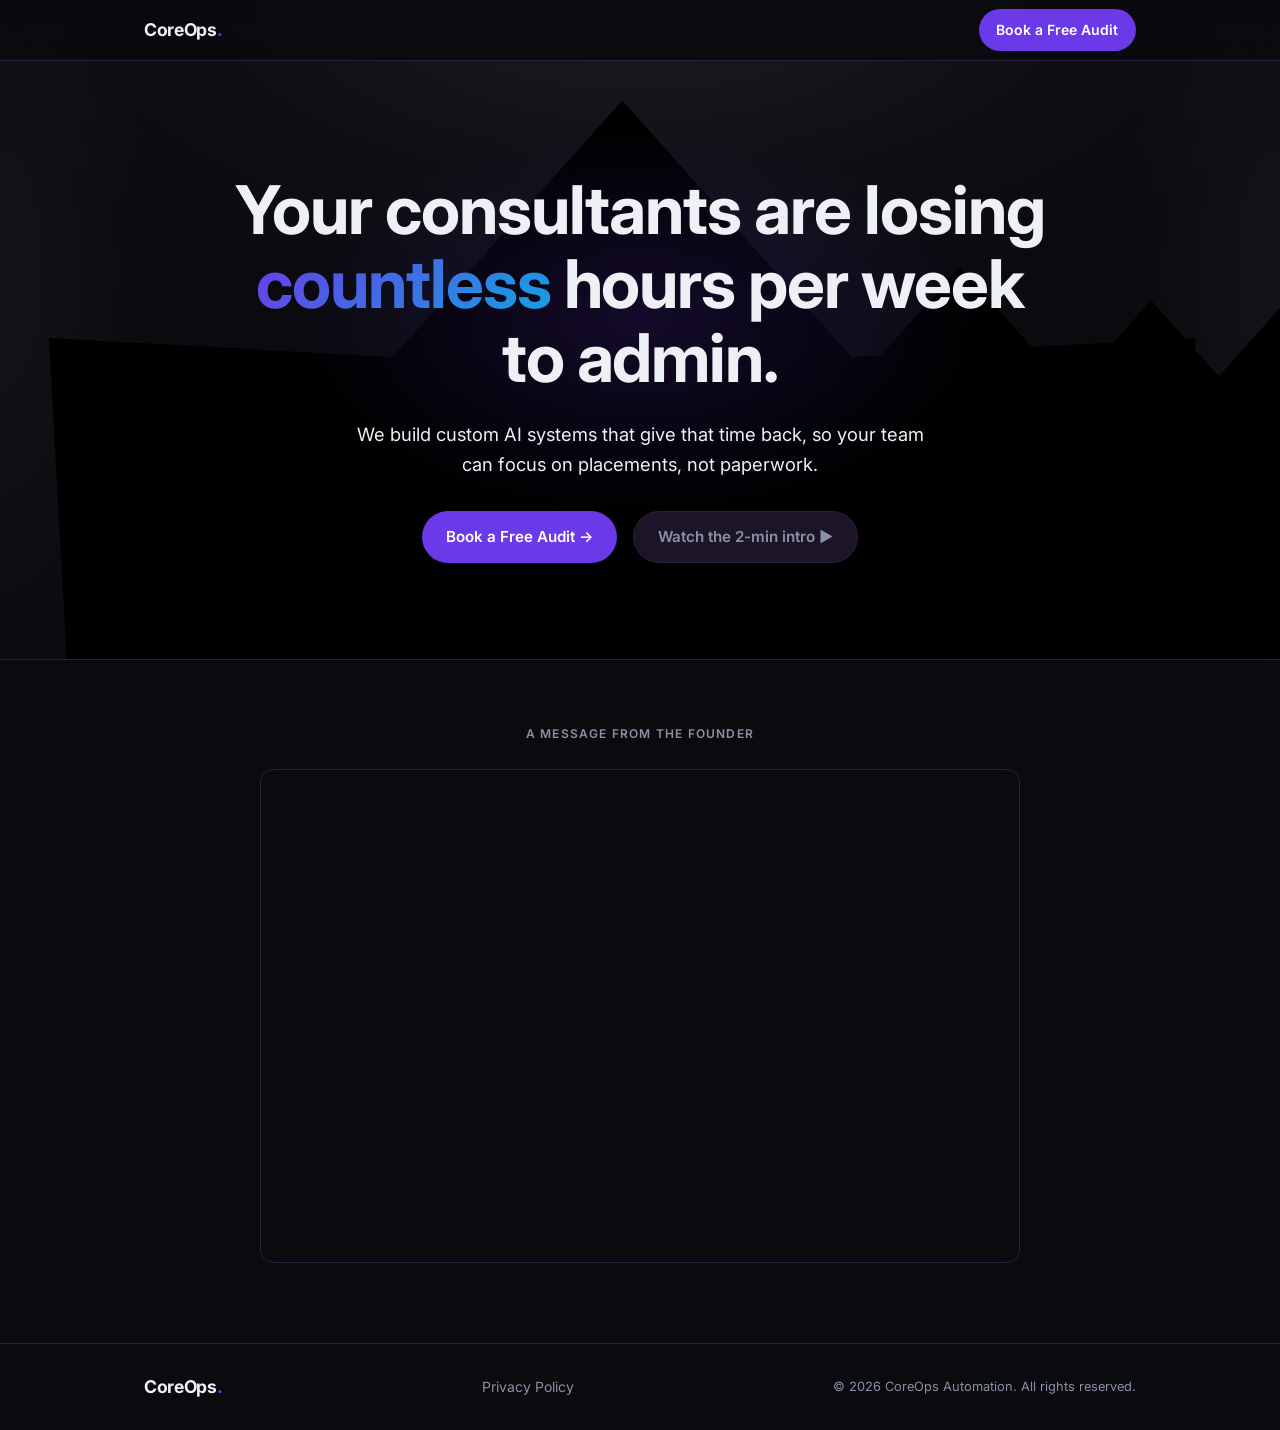
==== index.html @ 2c9e48dd "Initial commit — CoreOps landing page Co-Authored-By: Claude Sonnet 4.6 <noreply@anthropic.com>" ====
<!DOCTYPE html>
<html lang="en">
<head>
  <meta charset="UTF-8" />
  <meta name="viewport" content="width=device-width, initial-scale=1.0" />
  <title>The Ultimate Growth Agency: AI Automation for SMEs</title>
  <meta name="description" content="Custom AI systems built for your business. Stop doing manually what a machine can handle. Book a free discovery call." />
  <meta property="og:title" content="The Ultimate Growth Agency" />
  <meta property="og:description" content="Custom AI systems built for your business. Stop doing manually what a machine can handle." />
  <meta property="og:type" content="website" />
  <link rel="preconnect" href="https://fonts.googleapis.com" />
  <link rel="preconnect" href="https://fonts.gstatic.com" crossorigin />
  <link href="https://fonts.googleapis.com/css2?family=Inter:wght@400;500;600;700&display=swap" rel="stylesheet" />
  <link rel="stylesheet" href="src/style.css" />
</head>
<body>

  <!-- SVG sprite — gear symbol used by cog layers -->
  <svg aria-hidden="true" focusable="false" style="position:absolute;width:0;height:0;overflow:hidden">
    <defs>
      <symbol id="cog-shape" viewBox="-50 -50 100 100">
        <path fill-rule="evenodd" d="M50,0 L34.18,14.16 L35.36,35.36 L14.16,34.18 L0,50
          L-14.16,34.18 L-35.36,35.36 L-34.18,14.16 L-50,0 L-34.18,-14.16
          L-35.36,-35.36 L-14.16,-34.18 L0,-50 L14.16,-34.18 L35.36,-35.36
          L34.18,-14.16 Z
          M13,0 A13,13 0 0,1 -13,0 A13,13 0 0,1 13,0 Z"/>
      </symbol>
    </defs>
  </svg>

  <!-- NAV -->
  <nav class="nav">
    <div class="container nav-inner">
      <a href="#" class="logo">CoreOps<span class="logo-dot">.</span></a>

      <a href="audit.html" class="btn btn-primary btn-sm">Book a Free Audit</a>
    </div>
  </nav>

  <!-- HERO -->
  <section class="hero">

    <!-- Cog base layer — near-invisible, only reveals via spotlight -->
    <div class="hero-cogs hero-cogs--base" aria-hidden="true">
      <svg viewBox="0 0 1440 760" preserveAspectRatio="xMidYMid slice" xmlns="http://www.w3.org/2000/svg">
        <g transform="translate(-20,620)"> <g class="cog cog--1" transform="scale(2.4)"><use href="#cog-shape"/></g></g>
        <g transform="translate(130,665)"> <g class="cog cog--2" transform="scale(1.9)"><use href="#cog-shape"/></g></g>
        <g transform="translate(265,600)"> <g class="cog cog--3" transform="scale(1.5)"><use href="#cog-shape"/></g></g>
        <g transform="translate(360,655)"> <g class="cog cog--4" transform="scale(2.0)"><use href="#cog-shape"/></g></g>
        <g transform="translate(490,598)"> <g class="cog cog--5" transform="scale(1.4)"><use href="#cog-shape"/></g></g>
        <g transform="translate(575,655)"> <g class="cog cog--6" transform="scale(1.9)"><use href="#cog-shape"/></g></g>
        <g transform="translate(700,595)"> <g class="cog cog--1" transform="scale(1.5)"><use href="#cog-shape"/></g></g>
        <g transform="translate(800,650)"> <g class="cog cog--2" transform="scale(2.1)"><use href="#cog-shape"/></g></g>
        <g transform="translate(940,592)"> <g class="cog cog--3" transform="scale(1.5)"><use href="#cog-shape"/></g></g>
        <g transform="translate(1040,648)"><g class="cog cog--4" transform="scale(2.0)"><use href="#cog-shape"/></g></g>
        <g transform="translate(1175,592)"><g class="cog cog--5" transform="scale(1.5)"><use href="#cog-shape"/></g></g>
        <g transform="translate(1400,590)"><g class="cog cog--6" transform="scale(1.5)"><use href="#cog-shape"/></g></g>
        <g transform="translate(620,742)"> <g class="cog cog--1" transform="scale(1.6)"><use href="#cog-shape"/></g></g>
        <g transform="translate(1100,738)"><g class="cog cog--3" transform="scale(1.5)"><use href="#cog-shape"/></g></g>
        <g transform="translate(1400,80)"> <g class="cog cog--2" transform="scale(1.5)"><use href="#cog-shape"/></g></g>
      </svg>
    </div>

    <!-- Cog reveal layer — lit version, masked to cursor spotlight by JS -->
    <div class="hero-cogs hero-cogs--reveal" aria-hidden="true" id="heroCogsReveal">
      <svg viewBox="0 0 1440 760" preserveAspectRatio="xMidYMid slice" xmlns="http://www.w3.org/2000/svg">
        <g transform="translate(-20,620)"> <g class="cog cog--1" transform="scale(2.4)"><use href="#cog-shape"/></g></g>
        <g transform="translate(130,665)"> <g class="cog cog--2" transform="scale(1.9)"><use href="#cog-shape"/></g></g>
        <g transform="translate(265,600)"> <g class="cog cog--3" transform="scale(1.5)"><use href="#cog-shape"/></g></g>
        <g transform="translate(360,655)"> <g class="cog cog--4" transform="scale(2.0)"><use href="#cog-shape"/></g></g>
        <g transform="translate(490,598)"> <g class="cog cog--5" transform="scale(1.4)"><use href="#cog-shape"/></g></g>
        <g transform="translate(575,655)"> <g class="cog cog--6" transform="scale(1.9)"><use href="#cog-shape"/></g></g>
        <g transform="translate(700,595)"> <g class="cog cog--1" transform="scale(1.5)"><use href="#cog-shape"/></g></g>
        <g transform="translate(800,650)"> <g class="cog cog--2" transform="scale(2.1)"><use href="#cog-shape"/></g></g>
        <g transform="translate(940,592)"> <g class="cog cog--3" transform="scale(1.5)"><use href="#cog-shape"/></g></g>
        <g transform="translate(1040,648)"><g class="cog cog--4" transform="scale(2.0)"><use href="#cog-shape"/></g></g>
        <g transform="translate(1175,592)"><g class="cog cog--5" transform="scale(1.5)"><use href="#cog-shape"/></g></g>
        <g transform="translate(1400,590)"><g class="cog cog--6" transform="scale(1.5)"><use href="#cog-shape"/></g></g>
        <g transform="translate(620,742)"> <g class="cog cog--1" transform="scale(1.6)"><use href="#cog-shape"/></g></g>
        <g transform="translate(1100,738)"><g class="cog cog--3" transform="scale(1.5)"><use href="#cog-shape"/></g></g>
        <g transform="translate(1400,80)"> <g class="cog cog--2" transform="scale(1.5)"><use href="#cog-shape"/></g></g>
      </svg>
    </div>

    <div class="container hero-inner">
      <h1>
        Your consultants are losing <span class="gradient-text">countless</span> hours per week to admin.
      </h1>
      <p class="subheadline">
        We build custom AI systems that give that time back, so your team can focus on placements, not paperwork.
      </p>
      <div class="hero-ctas">
        <a href="audit.html" class="btn btn-primary">Book a Free Audit →</a>
        <a href="#loom" class="btn btn-ghost">Watch the 2-min intro ▶</a>
      </div>
    </div>
    <div class="hero-glow"></div>
  </section>

  <!-- LOOM VIDEO -->
  <section class="loom-section" id="loom">
    <div class="container">
      <p class="section-label">A message from the founder</p>
      <div class="loom-embed">
        <div style="position: relative; padding-bottom: 64.98194945848375%; height: 0;"><iframe src="https://www.loom.com/embed/c8cd0d8eaebe4a8b905243fc6239b7d3" frameborder="0" webkitallowfullscreen mozallowfullscreen allowfullscreen style="position: absolute; top: 0; left: 0; width: 100%; height: 100%;"></iframe></div>
      </div>
    </div>
  </section>

  <footer class="site-footer">
    <div class="container">
      <span class="logo">CoreOps<span class="logo-dot">.</span></span>
      <a href="privacy-policy.html">Privacy Policy</a>
      <p class="footer-copy">&copy; 2026 CoreOps Automation. All rights reserved.</p>
    </div>
  </footer>

  <script src="src/main.js"></script>
</body>
</html>
---- src/style.css ----
/* ── Design tokens ────────────────────────────── */
:root {
  --bg:           #0a0a0f;
  --bg-card:      #1c1528;
  --bg-muted:     #1c1528;
  --bg-hover:     #2a1f3d;
  --border:       #2a1f3d;
  --text:         #EDF0F4;
  --text-muted:   #8892A4;
  --primary:      #6B3AE8;
  --primary-hover:#7C4EF0;
  --accent:       #13A3E0;
  --gradient:     linear-gradient(135deg, #6B3AE8, #13A3E0);

  --font-heading: 'Inter', sans-serif;
  --font-body:    'Inter', sans-serif;

  --max-width: 1040px;
  --radius:    10px;
  --radius-pill: 9999px;
}

/* ── Reset ────────────────────────────────────── */
*, *::before, *::after { box-sizing: border-box; margin: 0; padding: 0; }
html { scroll-behavior: smooth; }

body {
  min-height: 100vh;
  background-color: #0a0a0f;
  background-image:
    radial-gradient(
      ellipse 80% 50% at 50% 0%,
      rgba(255, 255, 255, 0.08) 0%,
      rgba(255, 255, 255, 0.02) 40%,
      transparent 70%
    ),
    radial-gradient(
      ellipse 20% 80% at 0% 30%,
      rgba(255, 255, 255, 0.04) 0%,
      transparent 60%
    ),
    radial-gradient(
      ellipse 20% 80% at 100% 30%,
      rgba(255, 255, 255, 0.04) 0%,
      transparent 60%
    );
  background-attachment: fixed;
  color: var(--text);
  font-family: var(--font-body);
  font-size: 1rem;
  line-height: 1.7;
  -webkit-font-smoothing: antialiased;
  overflow-x: hidden;
}

/* ── Layout ───────────────────────────────────── */
.container {
  max-width: var(--max-width);
  margin: 0 auto;
  padding: 0 1.5rem;
}

/* ── Typography ───────────────────────────────── */
h1, h2, h3 {
  font-family: var(--font-heading);
  font-weight: 700;
  line-height: 1.1;
  letter-spacing: -0.015em;
}

h1 { font-size: clamp(2.4rem, 6vw, 4.2rem); }
h2 { font-size: clamp(1.8rem, 4vw, 2.8rem); }
h3 { font-size: 1.1rem; font-weight: 600; margin-bottom: 0.5rem; }

p { color: var(--text-muted); }

a { color: var(--text); text-decoration: none; transition: color 0.15s; }
a:hover { color: var(--accent); }

.gradient-text {
  background: var(--gradient);
  -webkit-background-clip: text;
  -webkit-text-fill-color: transparent;
  background-clip: text;
}

/* ── Buttons ──────────────────────────────────── */
.btn {
  display: inline-flex;
  align-items: center;
  gap: 0.4rem;
  padding: 0.75rem 1.5rem;
  border-radius: var(--radius-pill);
  font-family: var(--font-heading);
  font-weight: 600;
  font-size: 0.95rem;
  cursor: pointer;
  transition: all 0.15s ease;
  white-space: nowrap;
  text-decoration: none;
}

.btn-primary {
  background: var(--primary);
  color: #fff;
}
.btn-primary:hover {
  background: var(--primary-hover);
  color: #fff;
  transform: translateY(-1px);
}

.btn-ghost {
  background: var(--bg-card);
  color: var(--text-muted);
  border: 1px solid var(--border);
}
.btn-ghost:hover {
  background: var(--bg-hover);
  border-color: var(--text-muted);
  color: var(--text);
}

.btn-sm {
  padding: 0.55rem 1.1rem;
  font-size: 0.875rem;
}

/* ── NAV ──────────────────────────────────────── */
.nav {
  position: sticky;
  top: 0;
  z-index: 100;
  background: rgba(10, 10, 15, 0.85);
  backdrop-filter: blur(12px);
  border-bottom: 1px solid var(--border);
}

.nav-inner {
  display: flex;
  align-items: center;
  justify-content: space-between;
  height: 60px;
}

.logo {
  font-family: var(--font-heading);
  font-weight: 700;
  font-size: 1.1rem;
  letter-spacing: -0.02em;
  color: var(--text);
}
.logo-dot { color: var(--primary); }

.nav-links {
  display: flex;
  gap: 2rem;
}
.nav-links a {
  font-size: 0.9rem;
  color: var(--text-muted);
  transition: color 0.15s;
}
.nav-links a:hover { color: var(--text); }

/* ── HERO ─────────────────────────────────────── */
.hero {
  position: relative;
  padding: 7rem 0 6rem;
  text-align: center;
  overflow: hidden;
}

.hero-glow {
  position: absolute;
  top: 10%;
  left: 50%;
  transform: translateX(-50%);
  width: 700px;
  height: 400px;
  background: radial-gradient(ellipse at center, rgba(107, 58, 232, 0.18) 0%, transparent 70%);
  pointer-events: none;
}

/* Diagonal streak decorations — top right, like the HextaAI reference */
.hero::before,
.hero::after {
  content: '';
  position: absolute;
  pointer-events: none;
  z-index: 0;
}

.hero::before {
  top: -40rem;
  right: -20rem;
  width: 8rem;
  height: 28rem;
  background: linear-gradient(90deg, rgba(255,255,255,0.9), #93c5fd);
  filter: blur(4rem);
  transform: rotate(-20deg) skewX(-40deg);
  opacity: 0.35;
  box-shadow: 18rem 0 0 rgba(255,255,255,0.8), 36rem 0 0 rgba(147,197,253,0.6);
}

.hero::after {
  top: -50rem;
  right: -40rem;
  width: 8rem;
  height: 32rem;
  background: linear-gradient(90deg, rgba(255,255,255,0.8), #93c5fd);
  filter: blur(5rem);
  transform: rotate(-20deg) skewX(-40deg);
  opacity: 0.25;
  box-shadow: 18rem 0 0 rgba(255,255,255,0.6), 36rem 0 0 rgba(147,197,253,0.4);
}

/* ── Cog background layers ────────────────────── */
.hero-cogs {
  position: absolute;
  inset: 0;
  width: 100%;
  height: 100%;
  pointer-events: none;
  z-index: 0;
}
.hero-cogs svg { width: 100%; height: 100%; }

.hero-cogs--base path   { fill: rgba(107, 58, 232, 0.22); }
.hero-cogs--reveal path { fill: rgba(19, 163, 224, 0.75); }

.hero-cogs--reveal {
  opacity: 0;
  transition: opacity 0.4s ease;
}

/* ── Cog rotation ─────────────────────────────── */
.cog {
  transform-box: fill-box;
  transform-origin: center;
}
.cog--1 { animation: cog-spin 28s linear infinite; }
.cog--2 { animation: cog-spin 42s linear infinite reverse; }
.cog--3 { animation: cog-spin 20s linear infinite; }
.cog--4 { animation: cog-spin 60s linear infinite reverse; }
.cog--5 { animation: cog-spin 35s linear infinite; }
.cog--6 { animation: cog-spin 25s linear infinite reverse; }

@keyframes cog-spin { to { transform: rotate(360deg); } }

@media (prefers-reduced-motion: reduce) {
  .cog { animation-play-state: paused; }
}

.hero-inner {
  position: relative;
  z-index: 1;
  display: flex;
  flex-direction: column;
  align-items: center;
  gap: 1.5rem;
}

.eyebrow-pill {
  display: inline-flex;
  align-items: center;
  gap: 0.5rem;
  padding: 0.35rem 1rem;
  border-radius: var(--radius-pill);
  background: var(--bg-card);
  border: 1px solid var(--border);
  font-family: var(--font-heading);
  font-size: 0.8rem;
  font-weight: 600;
  letter-spacing: 0.06em;
  text-transform: uppercase;
  color: var(--accent);
}

.eyebrow-dot {
  width: 6px;
  height: 6px;
  border-radius: 50%;
  background: var(--accent);
  flex-shrink: 0;
}

.hero h1 { max-width: 820px; }

.subheadline {
  font-size: 1.15rem;
  line-height: 1.65;
  max-width: 600px;
  color: var(--text);
}

.hero-ctas {
  display: flex;
  gap: 1rem;
  flex-wrap: wrap;
  justify-content: center;
  margin-top: 0.5rem;
}

/* ── LOOM ─────────────────────────────────────── */
.loom-section {
  padding: 4rem 0 5rem;
  border-top: 1px solid var(--border);
}

.section-label {
  font-family: var(--font-heading);
  font-size: 0.75rem;
  font-weight: 600;
  letter-spacing: 0.1em;
  text-transform: uppercase;
  color: var(--text-muted);
  text-align: center;
  margin-bottom: 1.5rem;
}

.loom-embed {
  max-width: 760px;
  margin: 0 auto;
  border-radius: 14px;
  overflow: hidden;
  border: 1px solid var(--border);
}

.loom-placeholder {
  aspect-ratio: 16 / 9;
  background: var(--bg-card);
  display: flex;
  flex-direction: column;
  align-items: center;
  justify-content: center;
  gap: 1rem;
}

.play-btn {
  width: 56px;
  height: 56px;
  border-radius: 50%;
  background: var(--primary);
  display: flex;
  align-items: center;
  justify-content: center;
  color: #fff;
  cursor: pointer;
  transition: background 0.15s, transform 0.15s;
}
.play-btn:hover { background: var(--primary-hover); transform: scale(1.05); }

.loom-label {
  font-size: 0.875rem;
  color: var(--text-muted);
}

/* ── STATS ────────────────────────────────────── */
.stats {
  border-top: 1px solid var(--border);
  border-bottom: 1px solid var(--border);
  padding: 2.5rem 0;
}

.stats-inner {
  display: flex;
  align-items: center;
  justify-content: space-between;
  gap: 1rem;
}

.stat {
  display: flex;
  flex-direction: column;
  align-items: center;
  text-align: center;
  gap: 0.25rem;
  flex: 1;
}

.stat-value {
  font-family: var(--font-heading);
  font-weight: 700;
  font-size: 1.3rem;
  color: var(--text);
}

.stat-label {
  font-size: 0.8rem;
  color: var(--text-muted);
}

.stat-divider {
  width: 1px;
  height: 40px;
  background: var(--border);
  flex-shrink: 0;
}

/* ── SERVICES ─────────────────────────────────── */
.services {
  padding: 6rem 0;
}

.section-header {
  text-align: center;
  margin-bottom: 3rem;
}

.section-sub {
  margin-top: 0.75rem;
  font-size: 1.05rem;
  max-width: 520px;
  margin-left: auto;
  margin-right: auto;
}

.service-grid {
  display: grid;
  grid-template-columns: repeat(4, 1fr);
  gap: 1rem;
}

.service-card {
  background: var(--bg-card);
  border: 1px solid var(--border);
  border-radius: var(--radius);
  padding: 1.5rem;
  transition: border-color 0.2s, transform 0.2s;
}
.service-card:hover {
  background: var(--bg-hover);
  border-color: rgba(107, 58, 232, 0.4);
  transform: translateY(-2px);
}

.service-icon {
  width: 44px;
  height: 44px;
  border-radius: 8px;
  background: rgba(107, 58, 232, 0.12);
  border: 1px solid rgba(107, 58, 232, 0.2);
  display: flex;
  align-items: center;
  justify-content: center;
  color: var(--accent);
  margin-bottom: 1rem;
}

.service-card h3 { color: var(--text); }
.service-card p { font-size: 0.9rem; margin-top: 0.5rem; }

/* ── PROCESS ──────────────────────────────────── */
.process {
  padding: 6rem 0;
  border-top: 1px solid var(--border);
  background: var(--bg-muted);
}

.steps {
  display: flex;
  align-items: flex-start;
  gap: 0;
  margin-top: 1rem;
}

.step {
  flex: 1;
  padding: 2rem;
  text-align: center;
}

.step-connector {
  width: 1px;
  height: 60px;
  background: var(--border);
  margin-top: 2.5rem;
  flex-shrink: 0;
}

.step-number {
  width: 44px;
  height: 44px;
  border-radius: 50%;
  background: rgba(107, 58, 232, 0.12);
  border: 1px solid rgba(107, 58, 232, 0.3);
  display: flex;
  align-items: center;
  justify-content: center;
  font-family: var(--font-heading);
  font-weight: 700;
  font-size: 0.85rem;
  color: var(--primary);
  margin: 0 auto 1rem;
}

.step h3 { color: var(--text); font-size: 1.05rem; }
.step p { font-size: 0.9rem; margin-top: 0.5rem; max-width: 260px; margin-left: auto; margin-right: auto; }

/* ── ABOUT ────────────────────────────────────── */
.about {
  padding: 6rem 0;
  border-top: 1px solid var(--border);
}

.about-inner {
  display: grid;
  grid-template-columns: 1fr 1fr;
  gap: 4rem;
  align-items: center;
}

.about-lead {
  font-size: 1.1rem;
  color: var(--text);
  margin: 1rem 0 1.5rem;
  line-height: 1.65;
}

.trust-list {
  list-style: none;
  display: flex;
  flex-direction: column;
  gap: 0.85rem;
}

.trust-list li {
  display: flex;
  align-items: flex-start;
  gap: 0.75rem;
  font-size: 0.95rem;
  color: var(--text-muted);
}

.trust-dot {
  width: 6px;
  height: 6px;
  border-radius: 50%;
  background: var(--accent);
  flex-shrink: 0;
  margin-top: 0.6rem;
}

.founder-card {
  background: var(--bg-card);
  border: 1px solid var(--border);
  border-radius: var(--radius);
  padding: 1.75rem;
}

.founder-card-top {
  display: flex;
  align-items: center;
  gap: 1rem;
  padding-bottom: 1.25rem;
  border-bottom: 1px solid var(--border);
  margin-bottom: 1.25rem;
}

.founder-avatar {
  width: 48px;
  height: 48px;
  border-radius: 50%;
  background: var(--gradient);
  display: flex;
  align-items: center;
  justify-content: center;
  font-family: var(--font-heading);
  font-weight: 700;
  font-size: 0.9rem;
  color: #fff;
  flex-shrink: 0;
}

.founder-name {
  font-family: var(--font-heading);
  font-weight: 600;
  font-size: 0.95rem;
  color: var(--text);
  margin: 0;
}

.founder-title {
  font-size: 0.8rem;
  color: var(--text-muted);
  margin: 0;
}

.founder-quote {
  font-size: 0.95rem;
  color: var(--text-muted);
  line-height: 1.65;
  font-style: italic;
  border-left: 2px solid var(--primary);
  padding-left: 1rem;
  margin: 0;
}

/* ── FINAL CTA ────────────────────────────────── */
.cta-bottom {
  position: relative;
  padding: 7rem 0;
  border-top: 1px solid var(--border);
  overflow: hidden;
}

.cta-glow {
  position: absolute;
  bottom: -10%;
  left: 50%;
  transform: translateX(-50%);
  width: 600px;
  height: 300px;
  background: radial-gradient(ellipse at center, rgba(19, 163, 224, 0.1) 0%, transparent 70%);
  pointer-events: none;
}

.cta-inner {
  position: relative;
  z-index: 1;
  text-align: center;
  max-width: 640px;
  margin: 0 auto;
}

.cta-inner h2 { margin-bottom: 1rem; }
.cta-inner p { font-size: 1.05rem; margin-bottom: 2rem; }

.cta-buttons {
  display: flex;
  gap: 1rem;
  justify-content: center;
  flex-wrap: wrap;
}

/* ── FOOTER ───────────────────────────────────── */
.footer {
  padding: 2.5rem 0 1.5rem;
  border-top: 1px solid var(--border);
}

.footer-inner {
  display: flex;
  align-items: center;
  justify-content: space-between;
  padding-bottom: 1.5rem;
  margin-bottom: 1.5rem;
  border-bottom: 1px solid var(--border);
  gap: 1rem;
}

.footer-links {
  display: flex;
  gap: 2rem;
}
.footer-links a { font-size: 0.875rem; color: var(--text-muted); }

.footer-socials {
  display: flex;
  gap: 1rem;
}
.footer-socials a { color: var(--text-muted); transition: color 0.15s; }
.footer-socials a:hover { color: var(--text); }

.footer-copy {
  font-size: 0.8rem;
  color: var(--text-muted);
  text-align: center;
}
.footer-copy a { color: var(--text-muted); }
.footer-copy a:hover { color: var(--accent); }

/* ── Mobile ───────────────────────────────────── */
@media (max-width: 768px) {
  .nav-links { display: none; }

  .hero { padding: 5rem 0 4rem; }

  .stats-inner {
    display: grid;
    grid-template-columns: 1fr 1fr;
    gap: 1.5rem;
  }
  .stat-divider { display: none; }

  .service-grid {
    grid-template-columns: 1fr 1fr;
    gap: 0.75rem;
  }

  .steps {
    flex-direction: column;
    align-items: center;
  }
  .step-connector {
    width: 40px;
    height: 1px;
    margin: 0;
  }

  .about-inner {
    grid-template-columns: 1fr;
    gap: 2.5rem;
  }

  .footer-inner {
    flex-direction: column;
    text-align: center;
    gap: 1.5rem;
  }

  .btn { width: 100%; justify-content: center; }
  .hero-ctas, .cta-buttons { flex-direction: column; align-items: stretch; }
}

@media (max-width: 480px) {
  .service-grid { grid-template-columns: 1fr; }
  .stats-inner { grid-template-columns: 1fr; }
}

/* ── SITE FOOTER ──────────────────────────────── */
.site-footer {
  border-top: 1px solid var(--border);
  padding: 1.75rem 0;
}
.site-footer .container {
  display: flex;
  align-items: center;
  justify-content: space-between;
  flex-wrap: wrap;
  gap: 1rem;
}
.site-footer a {
  font-size: 0.875rem;
  color: var(--text-muted);
  transition: color 0.15s;
}
.site-footer a:hover { color: var(--accent); }
.site-footer .footer-copy {
  font-size: 0.8rem;
  color: var(--text-muted);
  margin: 0;
}
@media (max-width: 600px) {
  .site-footer .container { flex-direction: column; align-items: center; text-align: center; }
}
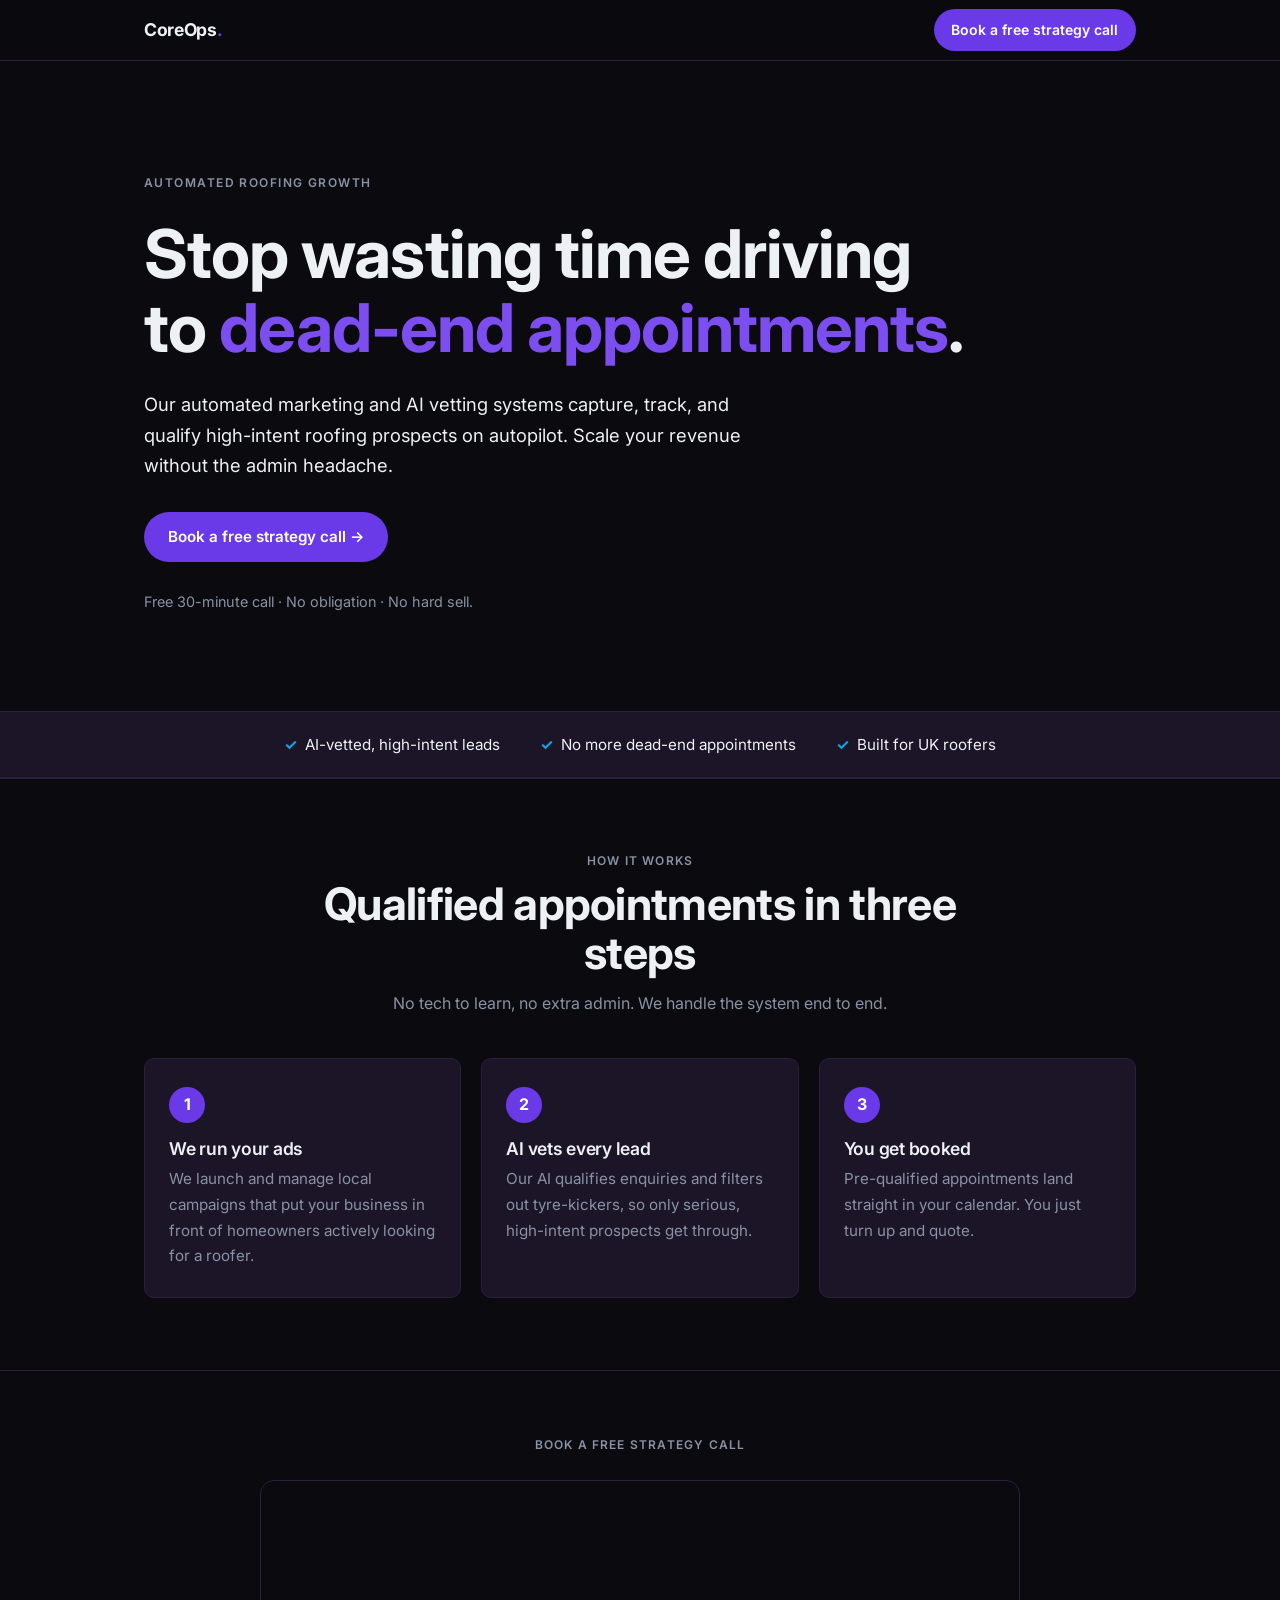
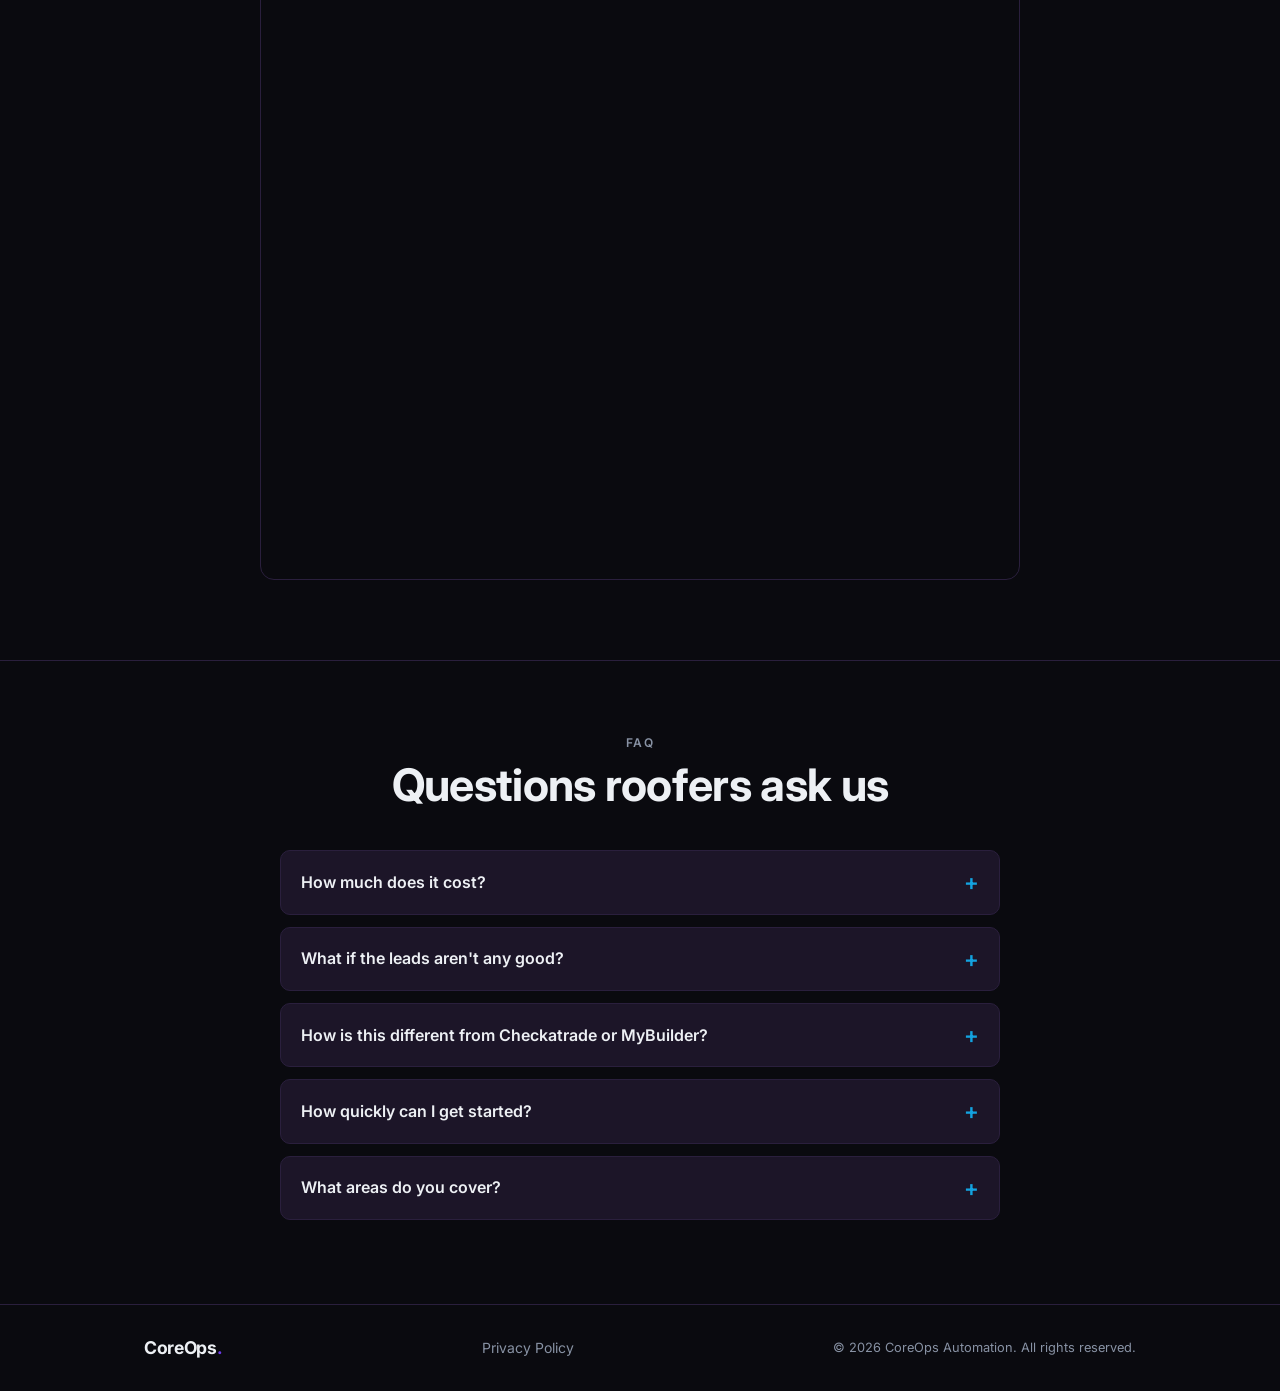
==== commit 8a7c198c: "Redesign landing page: flat editorial hero, roofing repositioning, Calendly booking - Remove gradien" ====
--- a/index.html
+++ b/index.html
@@ -3,10 +3,10 @@
 <head>
   <meta charset="UTF-8" />
   <meta name="viewport" content="width=device-width, initial-scale=1.0" />
-  <title>The Ultimate Growth Agency: AI Automation for SMEs</title>
-  <meta name="description" content="Custom AI systems built for your business. Stop doing manually what a machine can handle. Book a free discovery call." />
-  <meta property="og:title" content="The Ultimate Growth Agency" />
-  <meta property="og:description" content="Custom AI systems built for your business. Stop doing manually what a machine can handle." />
+  <title>CoreOps — Qualified Roofing Appointments, On Autopilot</title>
+  <meta name="description" content="CoreOps helps UK roofing companies fill their diary with AI-vetted, high-intent appointments — no more wasted trips to dead-end jobs. Book a free call." />
+  <meta property="og:title" content="CoreOps — Qualified Roofing Appointments, On Autopilot" />
+  <meta property="og:description" content="AI-vetted, high-intent roofing appointments for UK roofers. Stop driving to dead-end jobs — book a free call." />
   <meta property="og:type" content="website" />
   <link rel="preconnect" href="https://fonts.googleapis.com" />
   <link rel="preconnect" href="https://fonts.gstatic.com" crossorigin />
@@ -33,76 +33,105 @@
     <div class="container nav-inner">
       <a href="#" class="logo">CoreOps<span class="logo-dot">.</span></a>
 
-      <a href="audit.html" class="btn btn-primary btn-sm">Book a Free Audit</a>
+      <a href="#book" class="btn btn-primary btn-sm">Book a free strategy call</a>
     </div>
   </nav>
 
   <!-- HERO -->
   <section class="hero">
-
-    <!-- Cog base layer — near-invisible, only reveals via spotlight -->
-    <div class="hero-cogs hero-cogs--base" aria-hidden="true">
-      <svg viewBox="0 0 1440 760" preserveAspectRatio="xMidYMid slice" xmlns="http://www.w3.org/2000/svg">
-        <g transform="translate(-20,620)"> <g class="cog cog--1" transform="scale(2.4)"><use href="#cog-shape"/></g></g>
-        <g transform="translate(130,665)"> <g class="cog cog--2" transform="scale(1.9)"><use href="#cog-shape"/></g></g>
-        <g transform="translate(265,600)"> <g class="cog cog--3" transform="scale(1.5)"><use href="#cog-shape"/></g></g>
-        <g transform="translate(360,655)"> <g class="cog cog--4" transform="scale(2.0)"><use href="#cog-shape"/></g></g>
-        <g transform="translate(490,598)"> <g class="cog cog--5" transform="scale(1.4)"><use href="#cog-shape"/></g></g>
-        <g transform="translate(575,655)"> <g class="cog cog--6" transform="scale(1.9)"><use href="#cog-shape"/></g></g>
-        <g transform="translate(700,595)"> <g class="cog cog--1" transform="scale(1.5)"><use href="#cog-shape"/></g></g>
-        <g transform="translate(800,650)"> <g class="cog cog--2" transform="scale(2.1)"><use href="#cog-shape"/></g></g>
-        <g transform="translate(940,592)"> <g class="cog cog--3" transform="scale(1.5)"><use href="#cog-shape"/></g></g>
-        <g transform="translate(1040,648)"><g class="cog cog--4" transform="scale(2.0)"><use href="#cog-shape"/></g></g>
-        <g transform="translate(1175,592)"><g class="cog cog--5" transform="scale(1.5)"><use href="#cog-shape"/></g></g>
-        <g transform="translate(1400,590)"><g class="cog cog--6" transform="scale(1.5)"><use href="#cog-shape"/></g></g>
-        <g transform="translate(620,742)"> <g class="cog cog--1" transform="scale(1.6)"><use href="#cog-shape"/></g></g>
-        <g transform="translate(1100,738)"><g class="cog cog--3" transform="scale(1.5)"><use href="#cog-shape"/></g></g>
-        <g transform="translate(1400,80)"> <g class="cog cog--2" transform="scale(1.5)"><use href="#cog-shape"/></g></g>
-      </svg>
-    </div>
-
-    <!-- Cog reveal layer — lit version, masked to cursor spotlight by JS -->
-    <div class="hero-cogs hero-cogs--reveal" aria-hidden="true" id="heroCogsReveal">
-      <svg viewBox="0 0 1440 760" preserveAspectRatio="xMidYMid slice" xmlns="http://www.w3.org/2000/svg">
-        <g transform="translate(-20,620)"> <g class="cog cog--1" transform="scale(2.4)"><use href="#cog-shape"/></g></g>
-        <g transform="translate(130,665)"> <g class="cog cog--2" transform="scale(1.9)"><use href="#cog-shape"/></g></g>
-        <g transform="translate(265,600)"> <g class="cog cog--3" transform="scale(1.5)"><use href="#cog-shape"/></g></g>
-        <g transform="translate(360,655)"> <g class="cog cog--4" transform="scale(2.0)"><use href="#cog-shape"/></g></g>
-        <g transform="translate(490,598)"> <g class="cog cog--5" transform="scale(1.4)"><use href="#cog-shape"/></g></g>
-        <g transform="translate(575,655)"> <g class="cog cog--6" transform="scale(1.9)"><use href="#cog-shape"/></g></g>
-        <g transform="translate(700,595)"> <g class="cog cog--1" transform="scale(1.5)"><use href="#cog-shape"/></g></g>
-        <g transform="translate(800,650)"> <g class="cog cog--2" transform="scale(2.1)"><use href="#cog-shape"/></g></g>
-        <g transform="translate(940,592)"> <g class="cog cog--3" transform="scale(1.5)"><use href="#cog-shape"/></g></g>
-        <g transform="translate(1040,648)"><g class="cog cog--4" transform="scale(2.0)"><use href="#cog-shape"/></g></g>
-        <g transform="translate(1175,592)"><g class="cog cog--5" transform="scale(1.5)"><use href="#cog-shape"/></g></g>
-        <g transform="translate(1400,590)"><g class="cog cog--6" transform="scale(1.5)"><use href="#cog-shape"/></g></g>
-        <g transform="translate(620,742)"> <g class="cog cog--1" transform="scale(1.6)"><use href="#cog-shape"/></g></g>
-        <g transform="translate(1100,738)"><g class="cog cog--3" transform="scale(1.5)"><use href="#cog-shape"/></g></g>
-        <g transform="translate(1400,80)"> <g class="cog cog--2" transform="scale(1.5)"><use href="#cog-shape"/></g></g>
-      </svg>
-    </div>
-
     <div class="container hero-inner">
+      <p class="hero-eyebrow">Automated roofing growth</p>
       <h1>
-        Your consultants are losing <span class="gradient-text">countless</span> hours per week to admin.
+        Stop wasting time driving to <span class="accent-text">dead-end appointments</span>.
       </h1>
       <p class="subheadline">
-        We build custom AI systems that give that time back, so your team can focus on placements, not paperwork.
+        Our automated marketing and AI vetting systems capture, track, and qualify high-intent roofing prospects on autopilot. Scale your revenue without the admin headache.
       </p>
       <div class="hero-ctas">
-        <a href="audit.html" class="btn btn-primary">Book a Free Audit →</a>
-        <a href="#loom" class="btn btn-ghost">Watch the 2-min intro ▶</a>
+        <a href="#book" class="btn btn-primary">Book a free strategy call →</a>
+      </div>
+      <p class="cta-microcopy">Free 30-minute call · No obligation · No hard sell.</p>
+      <!-- OFFER/GUARANTEE: replace the line below with your real promise, e.g. "X qualified appointments in 30 days or you don't pay." -->
+      <p class="hero-promise" hidden>Add your guarantee here.</p>
+    </div>
+  </section>
+
+  <!-- TRUST BAR -->
+  <section class="trust-bar">
+    <div class="container trust-bar-inner">
+      <span class="trust-item"><span class="trust-check">✓</span> AI-vetted, high-intent leads</span>
+      <span class="trust-item"><span class="trust-check">✓</span> No more dead-end appointments</span>
+      <span class="trust-item"><span class="trust-check">✓</span> Built for UK roofers</span>
+    </div>
+  </section>
+
+  <!-- HOW IT WORKS -->
+  <section class="section" id="how">
+    <div class="container">
+      <div class="section-head">
+        <p class="section-label">How it works</p>
+        <h2>Qualified appointments in three steps</h2>
+        <p>No tech to learn, no extra admin. We handle the system end to end.</p>
+      </div>
+      <div class="hiw-grid">
+        <div class="hiw-card">
+          <span class="hiw-num">1</span>
+          <h3>We run your ads</h3>
+          <p>We launch and manage local campaigns that put your business in front of homeowners actively looking for a roofer.</p>
+        </div>
+        <div class="hiw-card">
+          <span class="hiw-num">2</span>
+          <h3>AI vets every lead</h3>
+          <p>Our AI qualifies enquiries and filters out tyre-kickers, so only serious, high-intent prospects get through.</p>
+        </div>
+        <div class="hiw-card">
+          <span class="hiw-num">3</span>
+          <h3>You get booked</h3>
+          <p>Pre-qualified appointments land straight in your calendar. You just turn up and quote.</p>
+        </div>
       </div>
     </div>
-    <div class="hero-glow"></div>
   </section>
 
-  <!-- LOOM VIDEO -->
-  <section class="loom-section" id="loom">
+  <!-- BOOKING -->
+  <section class="booking-section" id="book">
     <div class="container">
-      <p class="section-label">A message from the founder</p>
-      <div class="loom-embed">
-        <div style="position: relative; padding-bottom: 64.98194945848375%; height: 0;"><iframe src="https://www.loom.com/embed/c8cd0d8eaebe4a8b905243fc6239b7d3" frameborder="0" webkitallowfullscreen mozallowfullscreen allowfullscreen style="position: absolute; top: 0; left: 0; width: 100%; height: 100%;"></iframe></div>
+      <p class="section-label">Book a free strategy call</p>
+      <!-- Calendly inline widget begin -->
+      <div class="calendly-inline-widget" data-url="https://calendly.com/arieloyinlade/property-enquiry-call" style="min-width:320px;height:700px;"></div>
+      <script type="text/javascript" src="https://assets.calendly.com/assets/external/widget.js" async></script>
+      <!-- Calendly inline widget end -->
+    </div>
+  </section>
+
+  <!-- FAQ -->
+  <section class="section" id="faq">
+    <div class="container">
+      <div class="section-head">
+        <p class="section-label">FAQ</p>
+        <h2>Questions roofers ask us</h2>
+      </div>
+      <div class="faq">
+        <details>
+          <summary>How much does it cost?</summary>
+          <p>It depends on your area and how many appointments you want. We'll walk you through the numbers on your free call — no obligation.</p>
+        </details>
+        <details>
+          <summary>What if the leads aren't any good?</summary>
+          <p>That's exactly what our AI vetting is built to prevent. We focus on qualified, high-intent homeowners who are ready to talk — not random clicks.</p>
+        </details>
+        <details>
+          <summary>How is this different from Checkatrade or MyBuilder?</summary>
+          <p>Those directories sell the same enquiry to several roofers at once. We generate qualified appointments for your business, so you're not racing five competitors to the same job.</p>
+        </details>
+        <details>
+          <summary>How quickly can I get started?</summary>
+          <p>Most campaigns can be live within days. On your call we'll set realistic expectations for your area and timeline.</p>
+        </details>
+        <details>
+          <summary>What areas do you cover?</summary>
+          <p>We work with roofing companies across the UK. Tell us where you operate and we'll tailor the campaign to your patch.</p>
+        </details>
       </div>
     </div>
   </section>
--- a/src/style.css
+++ b/src/style.css
@@ -27,24 +27,6 @@
 body {
   min-height: 100vh;
   background-color: #0a0a0f;
-  background-image:
-    radial-gradient(
-      ellipse 80% 50% at 50% 0%,
-      rgba(255, 255, 255, 0.08) 0%,
-      rgba(255, 255, 255, 0.02) 40%,
-      transparent 70%
-    ),
-    radial-gradient(
-      ellipse 20% 80% at 0% 30%,
-      rgba(255, 255, 255, 0.04) 0%,
-      transparent 60%
-    ),
-    radial-gradient(
-      ellipse 20% 80% at 100% 30%,
-      rgba(255, 255, 255, 0.04) 0%,
-      transparent 60%
-    );
-  background-attachment: fixed;
   color: var(--text);
   font-family: var(--font-body);
   font-size: 1rem;
@@ -77,11 +59,8 @@
 a { color: var(--text); text-decoration: none; transition: color 0.15s; }
 a:hover { color: var(--accent); }
 
-.gradient-text {
-  background: var(--gradient);
-  -webkit-background-clip: text;
-  -webkit-text-fill-color: transparent;
-  background-clip: text;
+.accent-text {
+  color: var(--primary-hover);
 }
 
 /* ── Buttons ──────────────────────────────────── */
@@ -167,89 +146,8 @@
 .hero {
   position: relative;
   padding: 7rem 0 6rem;
-  text-align: center;
+  text-align: left;
   overflow: hidden;
-}
-
-.hero-glow {
-  position: absolute;
-  top: 10%;
-  left: 50%;
-  transform: translateX(-50%);
-  width: 700px;
-  height: 400px;
-  background: radial-gradient(ellipse at center, rgba(107, 58, 232, 0.18) 0%, transparent 70%);
-  pointer-events: none;
-}
-
-/* Diagonal streak decorations — top right, like the HextaAI reference */
-.hero::before,
-.hero::after {
-  content: '';
-  position: absolute;
-  pointer-events: none;
-  z-index: 0;
-}
-
-.hero::before {
-  top: -40rem;
-  right: -20rem;
-  width: 8rem;
-  height: 28rem;
-  background: linear-gradient(90deg, rgba(255,255,255,0.9), #93c5fd);
-  filter: blur(4rem);
-  transform: rotate(-20deg) skewX(-40deg);
-  opacity: 0.35;
-  box-shadow: 18rem 0 0 rgba(255,255,255,0.8), 36rem 0 0 rgba(147,197,253,0.6);
-}
-
-.hero::after {
-  top: -50rem;
-  right: -40rem;
-  width: 8rem;
-  height: 32rem;
-  background: linear-gradient(90deg, rgba(255,255,255,0.8), #93c5fd);
-  filter: blur(5rem);
-  transform: rotate(-20deg) skewX(-40deg);
-  opacity: 0.25;
-  box-shadow: 18rem 0 0 rgba(255,255,255,0.6), 36rem 0 0 rgba(147,197,253,0.4);
-}
-
-/* ── Cog background layers ────────────────────── */
-.hero-cogs {
-  position: absolute;
-  inset: 0;
-  width: 100%;
-  height: 100%;
-  pointer-events: none;
-  z-index: 0;
-}
-.hero-cogs svg { width: 100%; height: 100%; }
-
-.hero-cogs--base path   { fill: rgba(107, 58, 232, 0.22); }
-.hero-cogs--reveal path { fill: rgba(19, 163, 224, 0.75); }
-
-.hero-cogs--reveal {
-  opacity: 0;
-  transition: opacity 0.4s ease;
-}
-
-/* ── Cog rotation ─────────────────────────────── */
-.cog {
-  transform-box: fill-box;
-  transform-origin: center;
-}
-.cog--1 { animation: cog-spin 28s linear infinite; }
-.cog--2 { animation: cog-spin 42s linear infinite reverse; }
-.cog--3 { animation: cog-spin 20s linear infinite; }
-.cog--4 { animation: cog-spin 60s linear infinite reverse; }
-.cog--5 { animation: cog-spin 35s linear infinite; }
-.cog--6 { animation: cog-spin 25s linear infinite reverse; }
-
-@keyframes cog-spin { to { transform: rotate(360deg); } }
-
-@media (prefers-reduced-motion: reduce) {
-  .cog { animation-play-state: paused; }
 }
 
 .hero-inner {
@@ -257,8 +155,18 @@
   z-index: 1;
   display: flex;
   flex-direction: column;
-  align-items: center;
+  align-items: flex-start;
   gap: 1.5rem;
+}
+
+.hero-eyebrow {
+  font-family: var(--font-heading);
+  font-size: 0.75rem;
+  font-weight: 600;
+  letter-spacing: 0.12em;
+  text-transform: uppercase;
+  color: var(--text-muted);
+  margin: 0;
 }
 
 .eyebrow-pill {
@@ -298,8 +206,151 @@
   display: flex;
   gap: 1rem;
   flex-wrap: wrap;
+  justify-content: flex-start;
+  align-items: center;
+  margin-top: 0.5rem;
+}
+
+.cta-microcopy {
+  font-size: 0.9rem;
+  color: var(--text-muted);
+  margin: 0.25rem 0 0;
+}
+
+.hero-promise[hidden] { display: none; }
+
+.hero-promise {
+  display: inline-block;
+  font-size: 0.95rem;
+  font-weight: 600;
+  color: var(--text);
+  background: var(--bg-card);
+  border: 1px solid var(--border);
+  border-radius: var(--radius-pill);
+  padding: 0.5rem 1rem;
+  margin: 0.5rem 0 0;
+}
+
+/* ── TRUST BAR ────────────────────────────────── */
+.trust-bar {
+  border-top: 1px solid var(--border);
+  border-bottom: 1px solid var(--border);
+  background: var(--bg-card);
+}
+
+.trust-bar-inner {
+  display: flex;
+  flex-wrap: wrap;
+  gap: 1rem 2.5rem;
   justify-content: center;
-  margin-top: 0.5rem;
+  padding: 1.25rem 1.5rem;
+}
+
+.trust-item {
+  display: inline-flex;
+  align-items: center;
+  gap: 0.5rem;
+  font-size: 0.95rem;
+  color: var(--text);
+}
+
+.trust-check {
+  color: var(--accent);
+  font-weight: 700;
+}
+
+/* ── SECTIONS (shared) ────────────────────────── */
+.section {
+  padding: 4.5rem 0;
+  border-top: 1px solid var(--border);
+}
+
+.section-head {
+  text-align: center;
+  max-width: 640px;
+  margin: 0 auto 2.5rem;
+}
+.section-head h2 { margin: 0.5rem 0 0.75rem; }
+.section-head p { color: var(--text-muted); margin: 0; }
+
+/* ── HOW IT WORKS ─────────────────────────────── */
+.hiw-grid {
+  display: grid;
+  grid-template-columns: repeat(3, 1fr);
+  gap: 1.25rem;
+}
+.hiw-card {
+  background: var(--bg-card);
+  border: 1px solid var(--border);
+  border-radius: var(--radius);
+  padding: 1.75rem 1.5rem;
+}
+.hiw-num {
+  display: inline-flex;
+  align-items: center;
+  justify-content: center;
+  width: 2.25rem;
+  height: 2.25rem;
+  border-radius: 50%;
+  background: var(--primary);
+  color: #fff;
+  font-weight: 700;
+  font-family: var(--font-heading);
+  margin-bottom: 1rem;
+}
+.hiw-card h3 { margin: 0 0 0.5rem; }
+.hiw-card p { margin: 0; font-size: 0.95rem; }
+
+/* ── FAQ ──────────────────────────────────────── */
+.faq { max-width: 720px; margin: 0 auto; }
+.faq details {
+  border: 1px solid var(--border);
+  border-radius: var(--radius);
+  background: var(--bg-card);
+  margin-bottom: 0.75rem;
+  padding: 0 1.25rem;
+}
+.faq summary {
+  cursor: pointer;
+  list-style: none;
+  padding: 1.1rem 0;
+  font-weight: 600;
+  color: var(--text);
+  display: flex;
+  justify-content: space-between;
+  align-items: center;
+  gap: 1rem;
+}
+.faq summary::-webkit-details-marker { display: none; }
+.faq summary::after {
+  content: '+';
+  color: var(--accent);
+  font-size: 1.4rem;
+  line-height: 1;
+}
+.faq details[open] summary::after { content: '−'; }
+.faq details p {
+  margin: 0 0 1.1rem;
+  font-size: 0.95rem;
+  color: var(--text-muted);
+}
+
+@media (max-width: 640px) {
+  .hiw-grid { grid-template-columns: 1fr; }
+}
+
+/* ── BOOKING ──────────────────────────────────── */
+.booking-section {
+  padding: 4rem 0 5rem;
+  border-top: 1px solid var(--border);
+}
+
+.booking-section .calendly-inline-widget {
+  max-width: 760px;
+  margin: 0 auto;
+  border-radius: 14px;
+  overflow: hidden;
+  border: 1px solid var(--border);
 }
 
 /* ── LOOM ─────────────────────────────────────── */
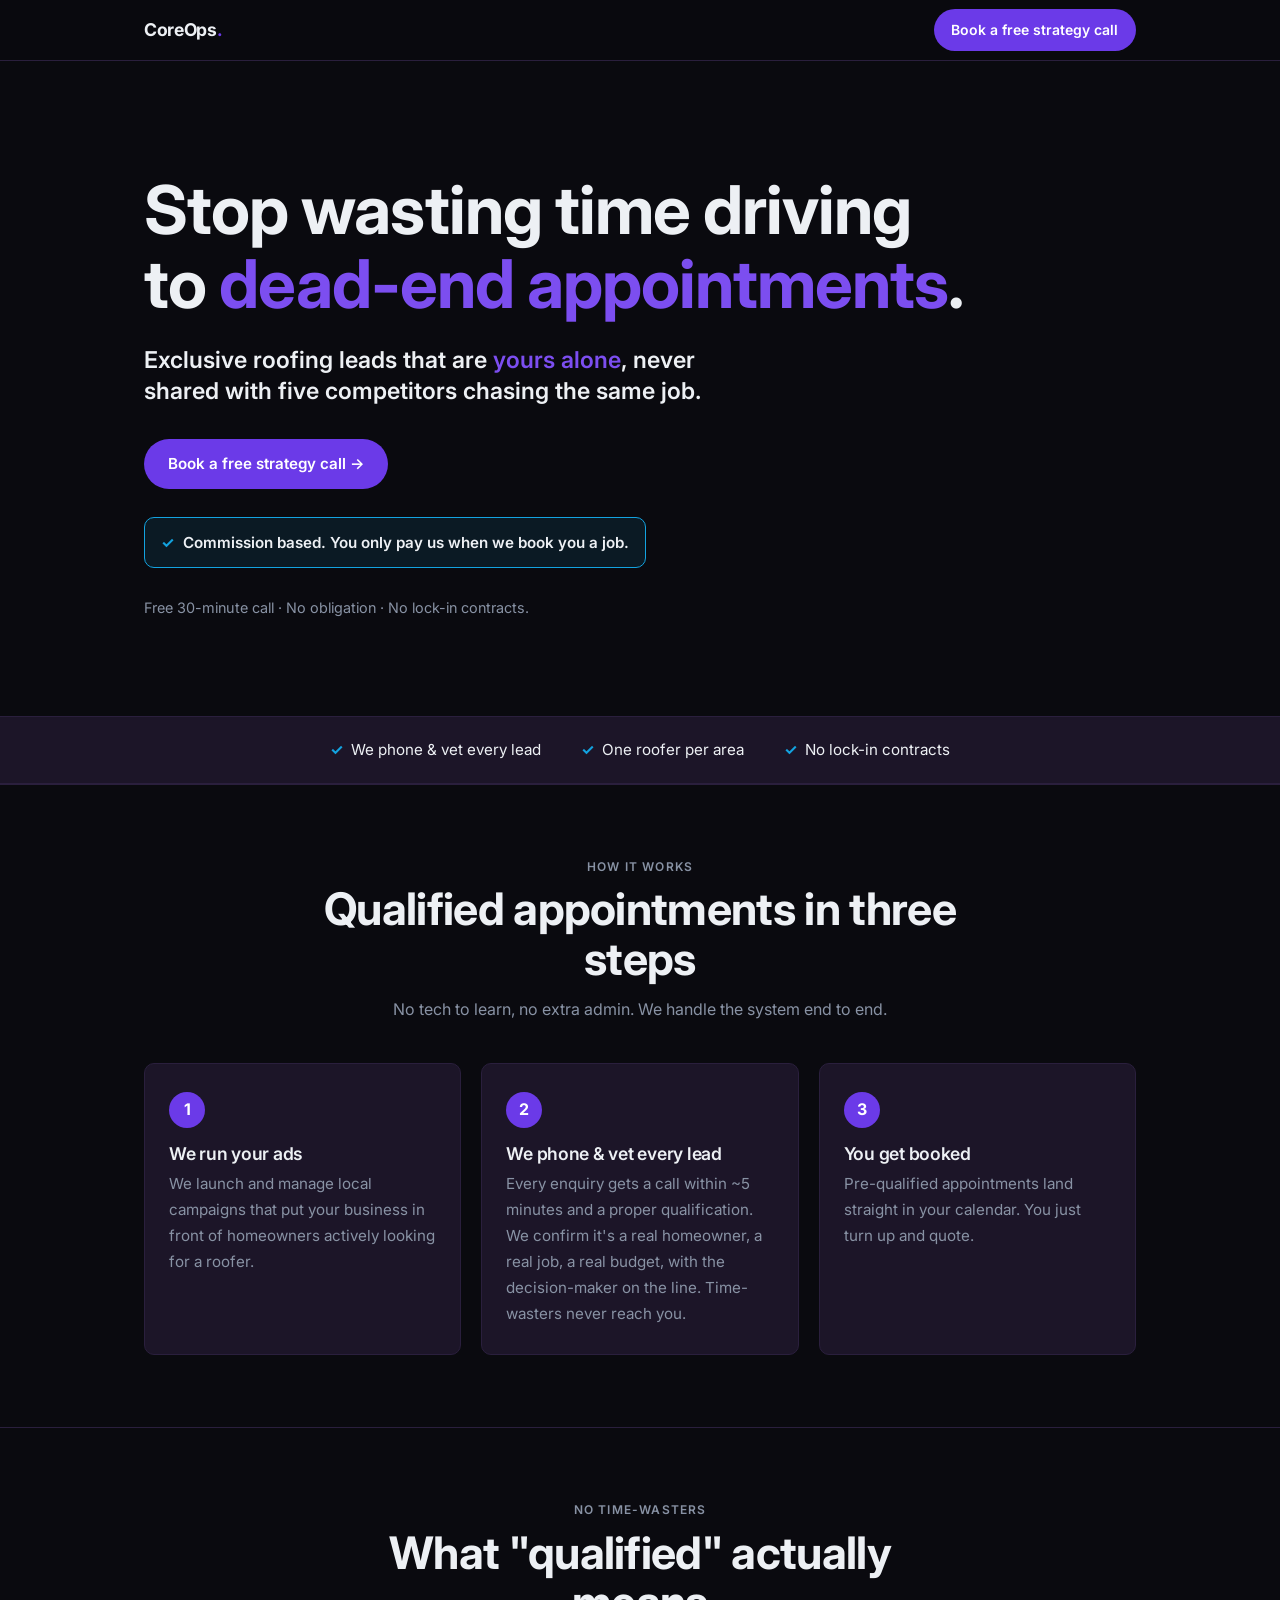
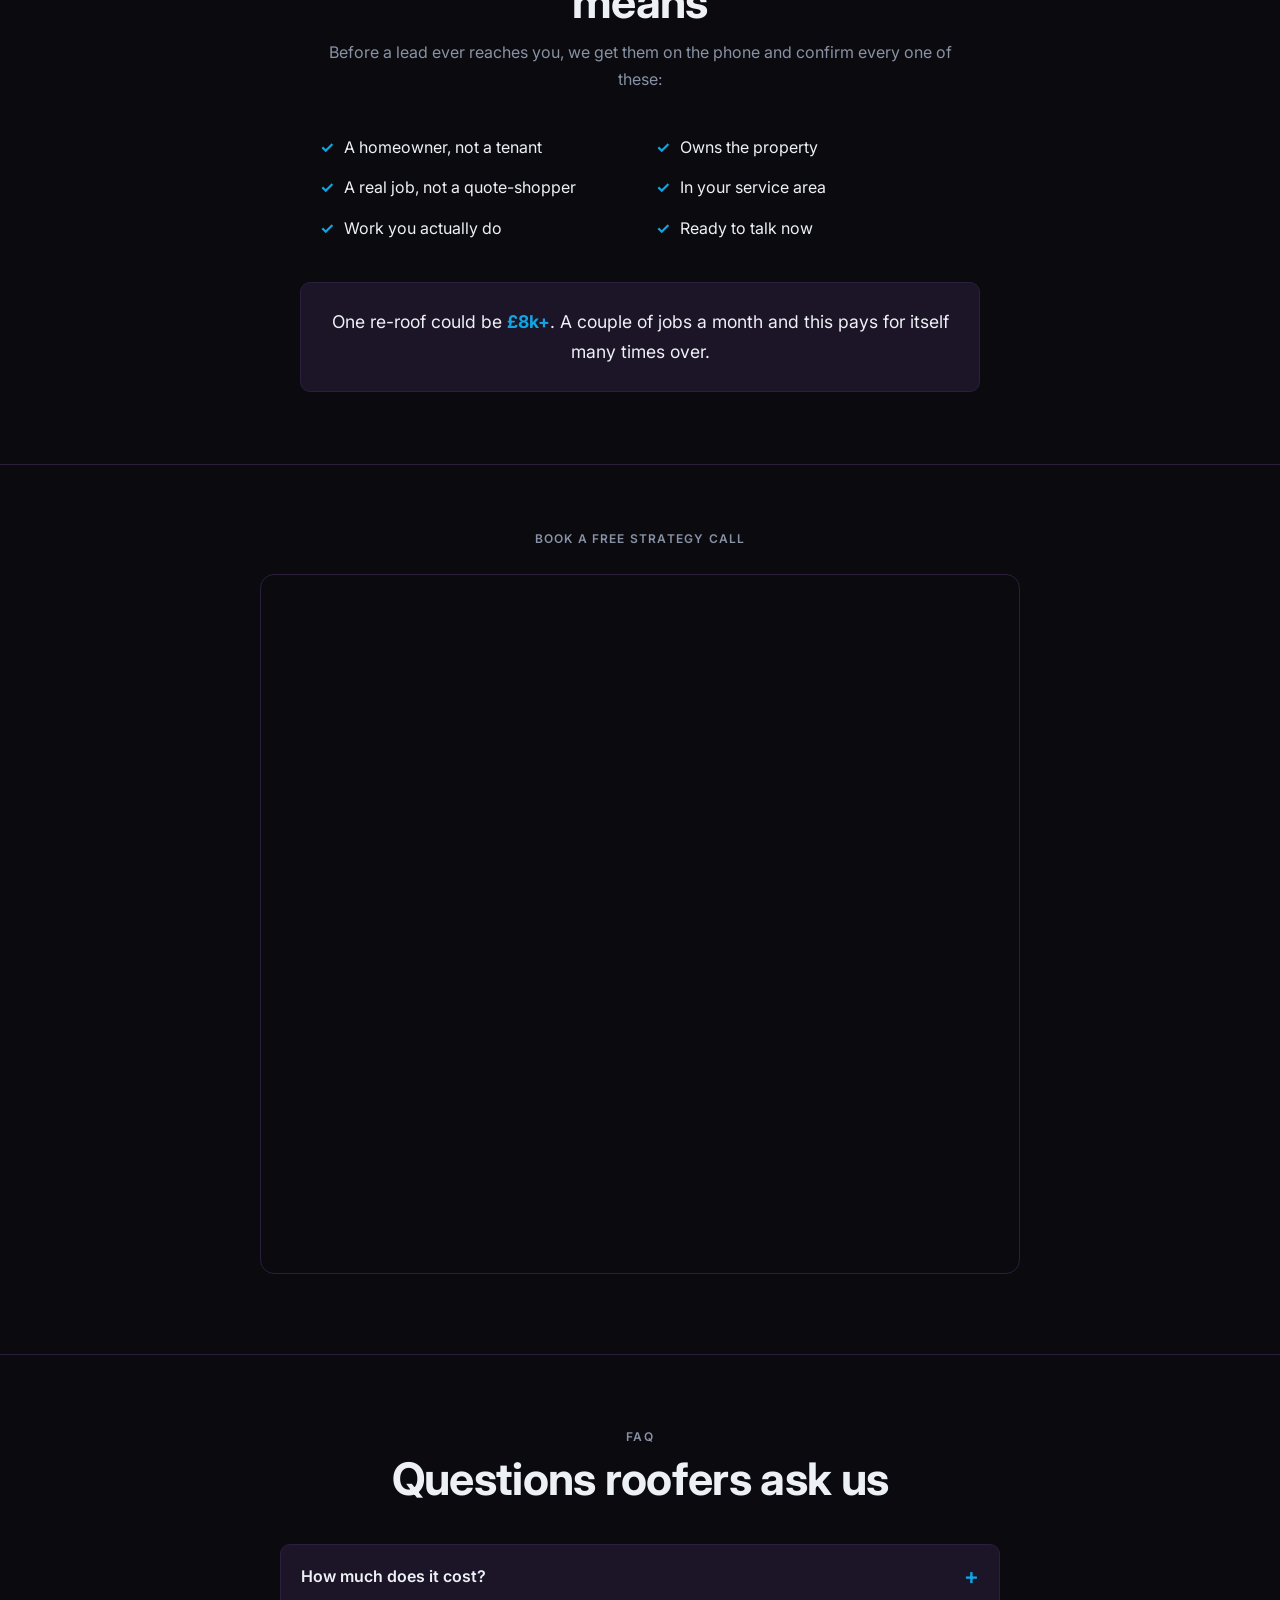
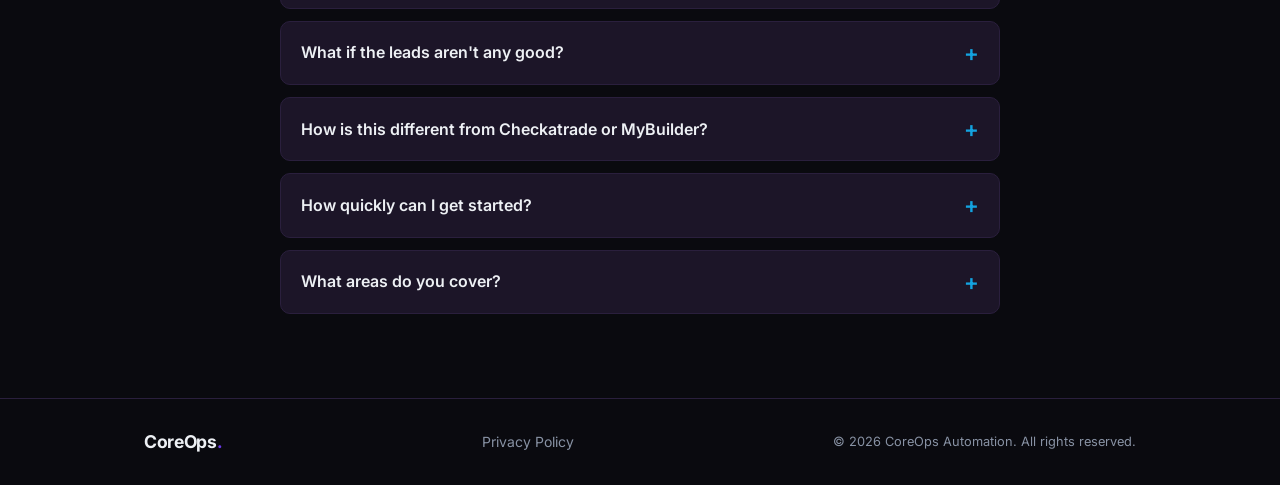
==== commit c9bdf6f4: "Sharpen roofer messaging: exclusivity, phone-vetting, commission offer - Promote exclusivity to a he" ====
--- a/index.html
+++ b/index.html
@@ -3,19 +3,37 @@
 <head>
   <meta charset="UTF-8" />
   <meta name="viewport" content="width=device-width, initial-scale=1.0" />
-  <title>CoreOps — Qualified Roofing Appointments, On Autopilot</title>
-  <meta name="description" content="CoreOps helps UK roofing companies fill their diary with AI-vetted, high-intent appointments — no more wasted trips to dead-end jobs. Book a free call." />
-  <meta property="og:title" content="CoreOps — Qualified Roofing Appointments, On Autopilot" />
-  <meta property="og:description" content="AI-vetted, high-intent roofing appointments for UK roofers. Stop driving to dead-end jobs — book a free call." />
+  <title>CoreOps: Qualified Roofing Appointments, On Autopilot</title>
+  <meta name="description" content="CoreOps helps UK roofing companies fill their diary with AI-vetted, high-intent appointments. No more wasted trips to dead-end jobs. Book a free call." />
+  <meta property="og:title" content="CoreOps: Qualified Roofing Appointments, On Autopilot" />
+  <meta property="og:description" content="AI-vetted, high-intent roofing appointments for UK roofers. Stop driving to dead-end jobs. Book a free call." />
   <meta property="og:type" content="website" />
   <link rel="preconnect" href="https://fonts.googleapis.com" />
   <link rel="preconnect" href="https://fonts.gstatic.com" crossorigin />
   <link href="https://fonts.googleapis.com/css2?family=Inter:wght@400;500;600;700&display=swap" rel="stylesheet" />
   <link rel="stylesheet" href="src/style.css" />
+
+  <!-- Meta Pixel Code -->
+  <script>
+  !function(f,b,e,v,n,t,s)
+  {if(f.fbq)return;n=f.fbq=function(){n.callMethod?
+  n.callMethod.apply(n,arguments):n.queue.push(arguments)};
+  if(!f._fbq)f._fbq=n;n.push=n;n.loaded=!0;n.version='2.0';
+  n.queue=[];t=b.createElement(e);t.async=!0;
+  t.src=v;s=b.getElementsByTagName(e)[0];
+  s.parentNode.insertBefore(t,s)}(window, document,'script',
+  'https://connect.facebook.net/en_US/fbevents.js');
+  fbq('init', '1566658991466712');
+  fbq('track', 'PageView');
+  </script>
+  <noscript><img height="1" width="1" style="display:none"
+  src="https://www.facebook.com/tr?id=1566658991466712&ev=PageView&noscript=1"
+  /></noscript>
+  <!-- End Meta Pixel Code -->
 </head>
 <body>
 
-  <!-- SVG sprite — gear symbol used by cog layers -->
+  <!-- SVG sprite: gear symbol used by cog layers -->
   <svg aria-hidden="true" focusable="false" style="position:absolute;width:0;height:0;overflow:hidden">
     <defs>
       <symbol id="cog-shape" viewBox="-50 -50 100 100">
@@ -40,28 +58,24 @@
   <!-- HERO -->
   <section class="hero">
     <div class="container hero-inner">
-      <p class="hero-eyebrow">Automated roofing growth</p>
       <h1>
         Stop wasting time driving to <span class="accent-text">dead-end appointments</span>.
       </h1>
-      <p class="subheadline">
-        Our automated marketing and AI vetting systems capture, track, and qualify high-intent roofing prospects on autopilot. Scale your revenue without the admin headache.
-      </p>
+      <p class="hero-promise">Exclusive roofing leads that are <span class="accent-text">yours alone</span>, never shared with five competitors chasing the same job.</p>
       <div class="hero-ctas">
         <a href="#book" class="btn btn-primary">Book a free strategy call →</a>
       </div>
-      <p class="cta-microcopy">Free 30-minute call · No obligation · No hard sell.</p>
-      <!-- OFFER/GUARANTEE: replace the line below with your real promise, e.g. "X qualified appointments in 30 days or you don't pay." -->
-      <p class="hero-promise" hidden>Add your guarantee here.</p>
+      <p class="hero-offer"><span class="offer-check">✓</span> Commission based. You only pay us when we book you a job.</p>
+      <p class="cta-microcopy">Free 30-minute call · No obligation · No lock-in contracts.</p>
     </div>
   </section>
 
   <!-- TRUST BAR -->
   <section class="trust-bar">
     <div class="container trust-bar-inner">
-      <span class="trust-item"><span class="trust-check">✓</span> AI-vetted, high-intent leads</span>
-      <span class="trust-item"><span class="trust-check">✓</span> No more dead-end appointments</span>
-      <span class="trust-item"><span class="trust-check">✓</span> Built for UK roofers</span>
+      <span class="trust-item"><span class="trust-check">✓</span> We phone &amp; vet every lead</span>
+      <span class="trust-item"><span class="trust-check">✓</span> One roofer per area</span>
+      <span class="trust-item"><span class="trust-check">✓</span> No lock-in contracts</span>
     </div>
   </section>
 
@@ -81,8 +95,8 @@
         </div>
         <div class="hiw-card">
           <span class="hiw-num">2</span>
-          <h3>AI vets every lead</h3>
-          <p>Our AI qualifies enquiries and filters out tyre-kickers, so only serious, high-intent prospects get through.</p>
+          <h3>We phone &amp; vet every lead</h3>
+          <p>Every enquiry gets a call within ~5 minutes and a proper qualification. We confirm it's a real homeowner, a real job, a real budget, with the decision-maker on the line. Time-wasters never reach you.</p>
         </div>
         <div class="hiw-card">
           <span class="hiw-num">3</span>
@@ -90,6 +104,26 @@
           <p>Pre-qualified appointments land straight in your calendar. You just turn up and quote.</p>
         </div>
       </div>
+    </div>
+  </section>
+
+  <!-- WHAT QUALIFIED MEANS -->
+  <section class="section" id="qualified">
+    <div class="container">
+      <div class="section-head">
+        <p class="section-label">No time-wasters</p>
+        <h2>What "qualified" actually means</h2>
+        <p>Before a lead ever reaches you, we get them on the phone and confirm every one of these:</p>
+      </div>
+      <div class="qualified-list">
+        <span class="qualified-item"><span class="check">✓</span> A homeowner, not a tenant</span>
+        <span class="qualified-item"><span class="check">✓</span> Owns the property</span>
+        <span class="qualified-item"><span class="check">✓</span> A real job, not a quote-shopper</span>
+        <span class="qualified-item"><span class="check">✓</span> In your service area</span>
+        <span class="qualified-item"><span class="check">✓</span> Work you actually do</span>
+        <span class="qualified-item"><span class="check">✓</span> Ready to talk now</span>
+      </div>
+      <p class="value-callout">One re-roof could be <strong>£8k+</strong>. A couple of jobs a month and this pays for itself many times over.</p>
     </div>
   </section>
 
@@ -114,11 +148,11 @@
       <div class="faq">
         <details>
           <summary>How much does it cost?</summary>
-          <p>It depends on your area and how many appointments you want. We'll walk you through the numbers on your free call — no obligation.</p>
+          <p>There's no big upfront fee. We work on commission, so you only pay when we actually book you a job. It works out at a fraction of what a single roof replacement earns you. We'll go through the exact numbers on your call.</p>
         </details>
         <details>
           <summary>What if the leads aren't any good?</summary>
-          <p>That's exactly what our AI vetting is built to prevent. We focus on qualified, high-intent homeowners who are ready to talk — not random clicks.</p>
+          <p>That's exactly why we phone and qualify every lead before it reaches you, confirming it's a real homeowner, a real job, in your area, ready to talk. You never get handed a random click or a tyre-kicker.</p>
         </details>
         <details>
           <summary>How is this different from Checkatrade or MyBuilder?</summary>
--- a/src/style.css
+++ b/src/style.css
@@ -211,24 +211,38 @@
   margin-top: 0.5rem;
 }
 
+.hero-offer {
+  display: inline-flex;
+  align-items: center;
+  gap: 0.55rem;
+  background: rgba(19, 163, 224, 0.10);
+  border: 1px solid var(--accent);
+  border-radius: var(--radius);
+  padding: 0.7rem 1rem;
+  margin: 0.25rem 0 0;
+  font-size: 0.95rem;
+  font-weight: 600;
+  color: var(--text);
+}
+.offer-check {
+  color: var(--accent);
+  font-weight: 700;
+}
+
 .cta-microcopy {
   font-size: 0.9rem;
   color: var(--text-muted);
   margin: 0.25rem 0 0;
 }
 
-.hero-promise[hidden] { display: none; }
-
 .hero-promise {
-  display: inline-block;
-  font-size: 0.95rem;
+  font-family: var(--font-heading);
+  font-size: clamp(1.15rem, 2.4vw, 1.45rem);
   font-weight: 600;
-  color: var(--text);
-  background: var(--bg-card);
-  border: 1px solid var(--border);
-  border-radius: var(--radius-pill);
-  padding: 0.5rem 1rem;
-  margin: 0.5rem 0 0;
+  line-height: 1.35;
+  color: var(--text);
+  max-width: 620px;
+  margin: 0;
 }
 
 /* ── TRUST BAR ────────────────────────────────── */
@@ -335,8 +349,41 @@
   color: var(--text-muted);
 }
 
+/* ── QUALIFIED CHECKLIST ──────────────────────── */
+.qualified-list {
+  display: grid;
+  grid-template-columns: repeat(2, 1fr);
+  gap: 0.85rem 2rem;
+  max-width: 640px;
+  margin: 0 auto;
+}
+.qualified-item {
+  display: flex;
+  align-items: center;
+  gap: 0.6rem;
+  font-size: 1rem;
+  color: var(--text);
+}
+.qualified-item .check {
+  color: var(--accent);
+  font-weight: 700;
+}
+.value-callout {
+  max-width: 680px;
+  margin: 2.5rem auto 0;
+  text-align: center;
+  background: var(--bg-card);
+  border: 1px solid var(--border);
+  border-radius: var(--radius);
+  padding: 1.5rem 1.75rem;
+  font-size: 1.1rem;
+  color: var(--text);
+}
+.value-callout strong { color: var(--accent); }
+
 @media (max-width: 640px) {
   .hiw-grid { grid-template-columns: 1fr; }
+  .qualified-list { grid-template-columns: 1fr; }
 }
 
 /* ── BOOKING ──────────────────────────────────── */
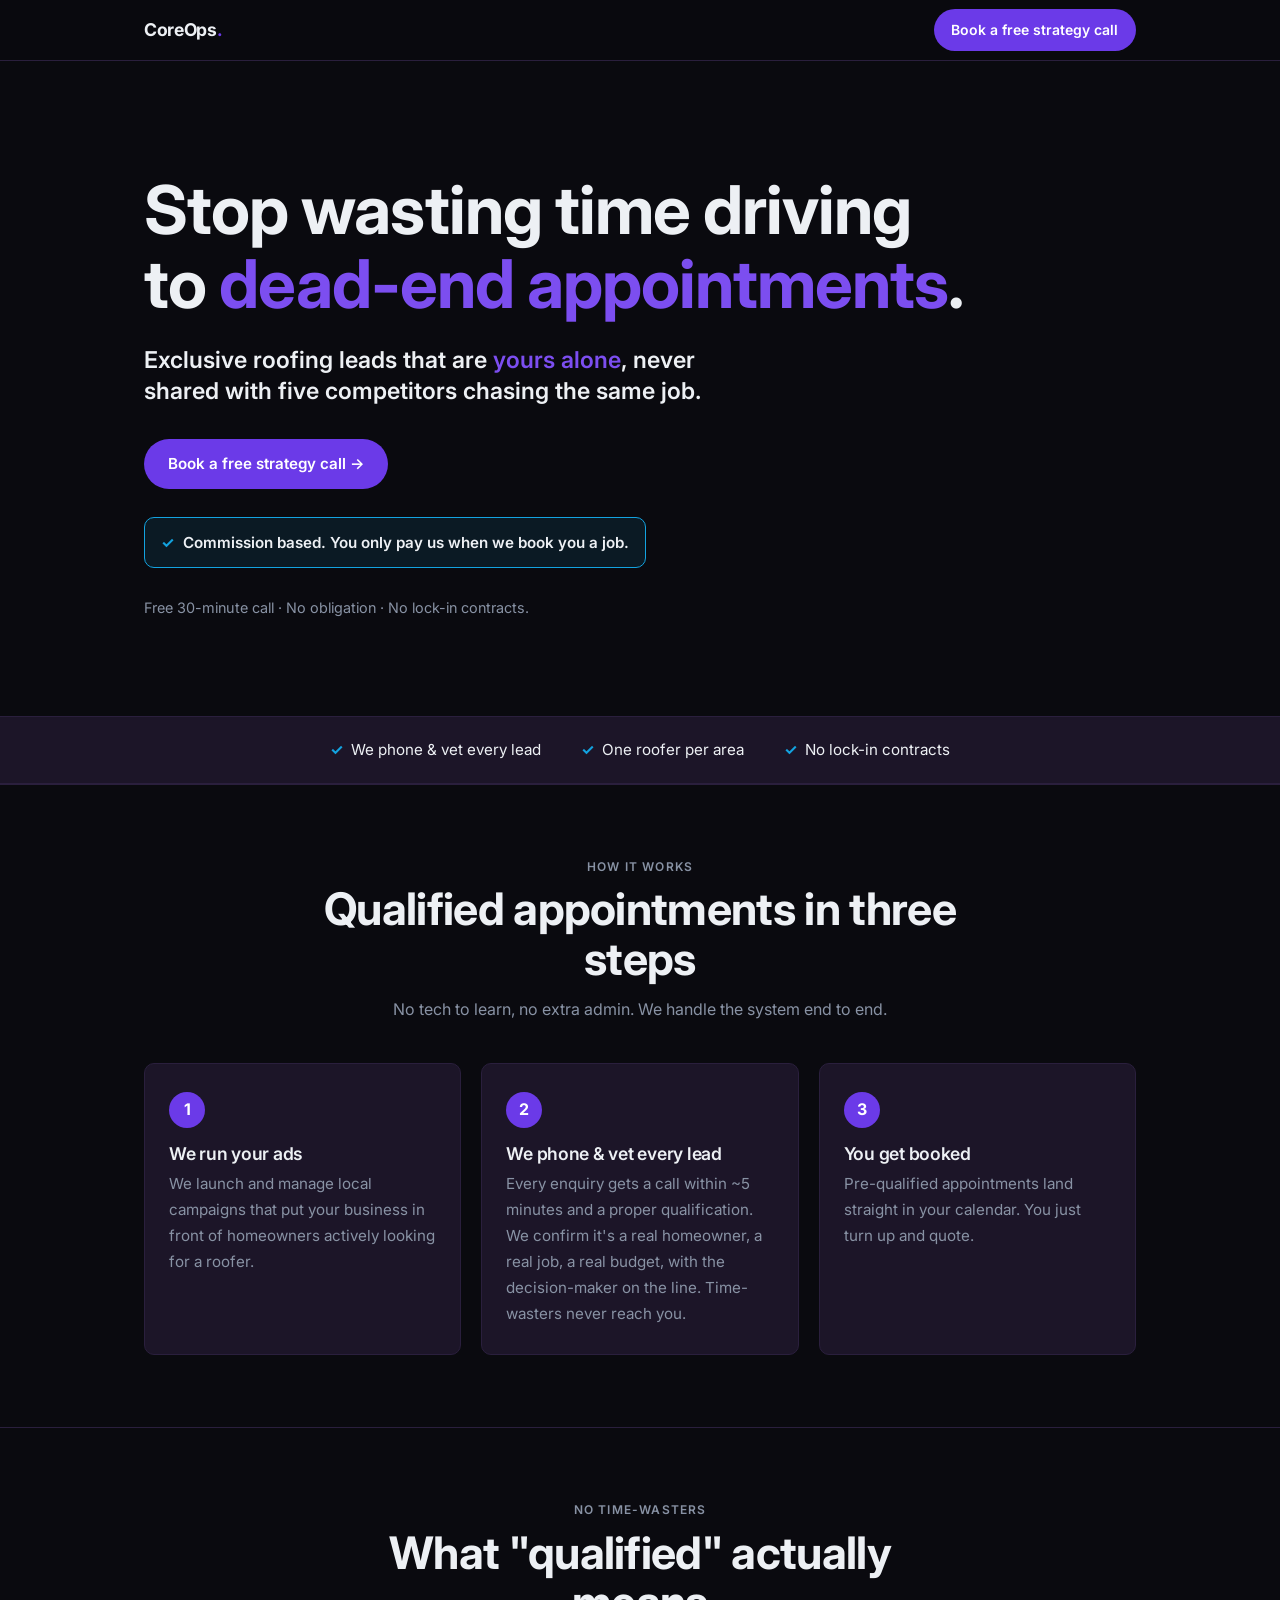
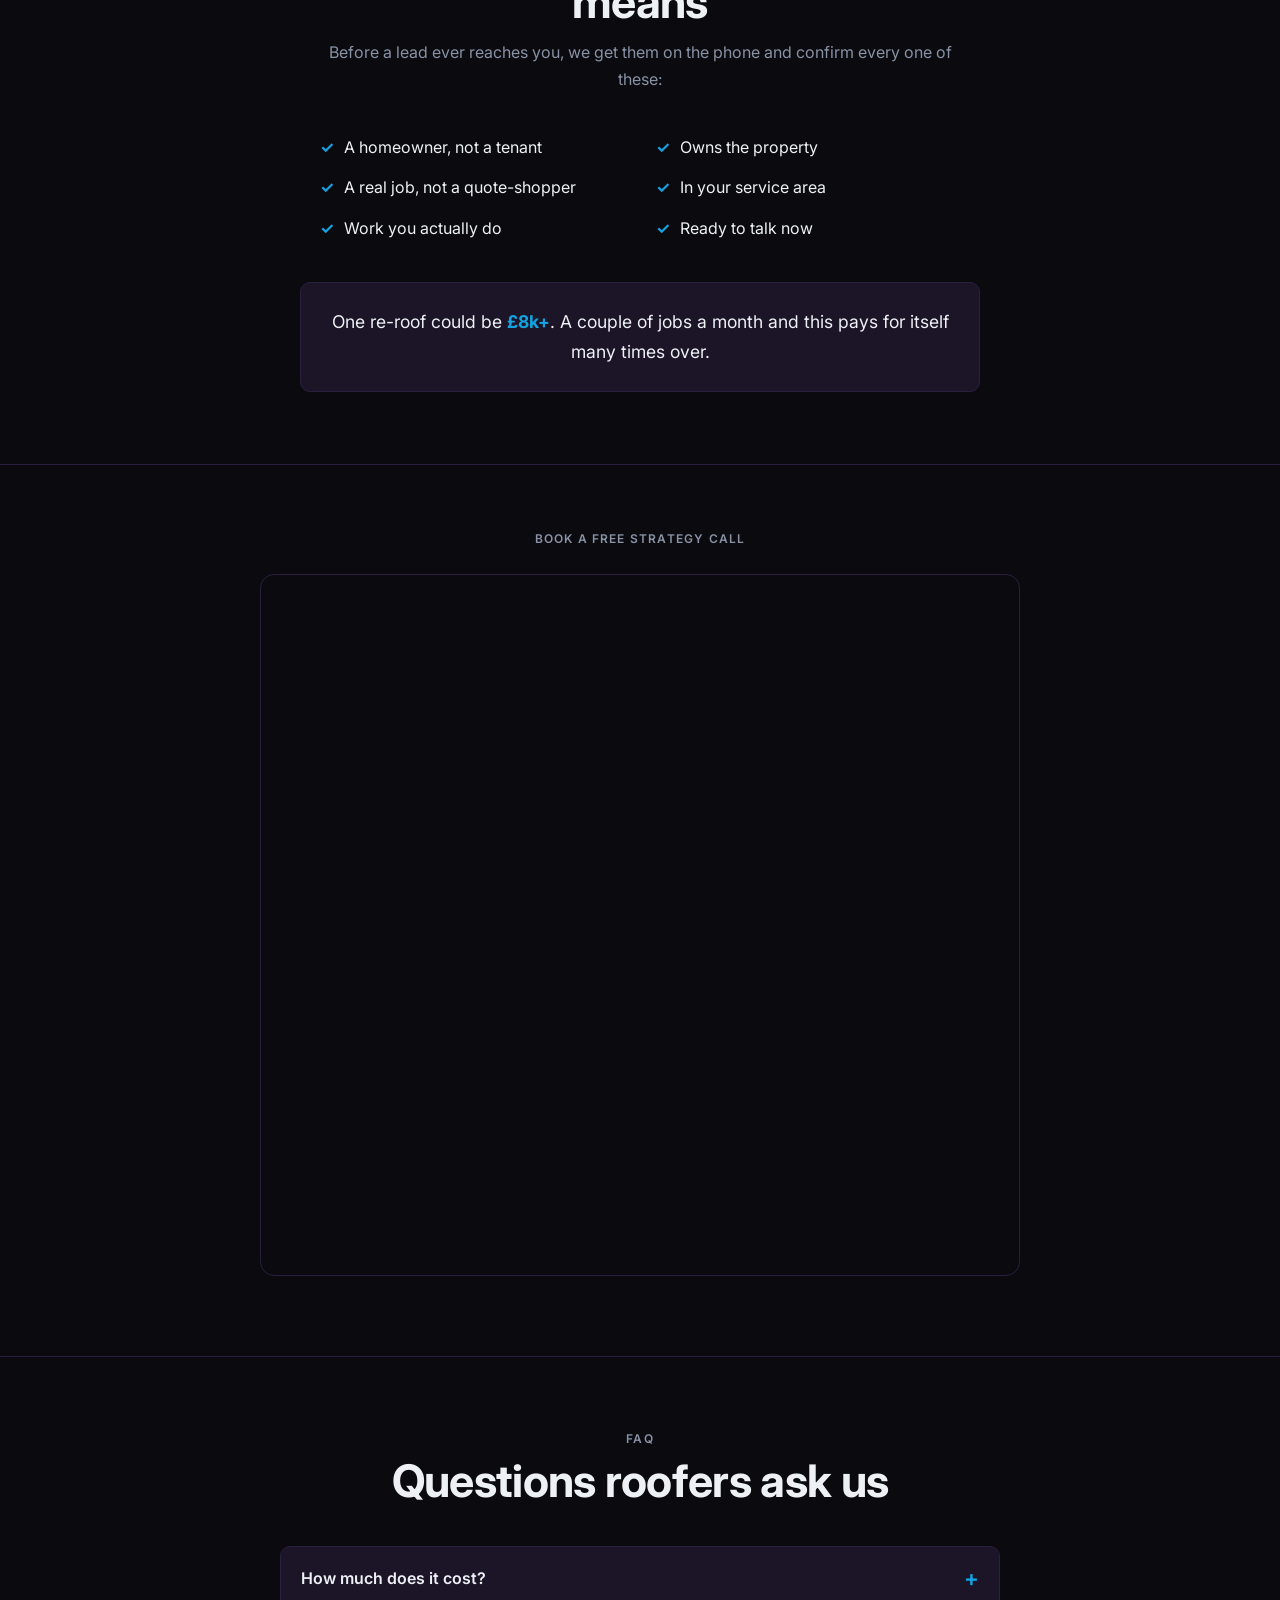
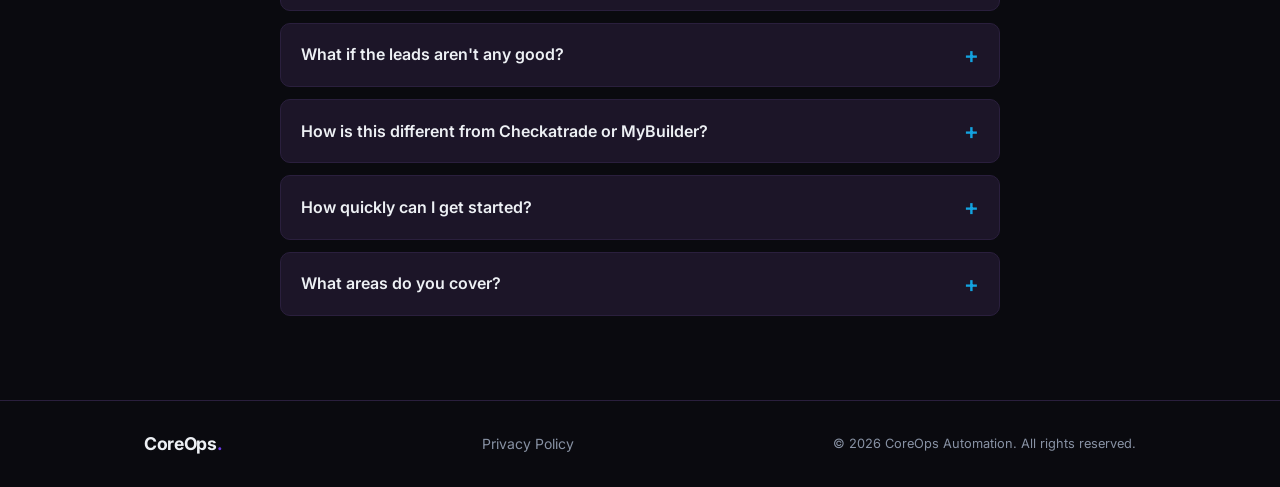
==== commit fd1376ce: "Replace Calendly embed with GoHighLevel booking widget Swap the booking section to the LeadConnector" ====
--- a/index.html
+++ b/index.html
@@ -131,10 +131,11 @@
   <section class="booking-section" id="book">
     <div class="container">
       <p class="section-label">Book a free strategy call</p>
-      <!-- Calendly inline widget begin -->
-      <div class="calendly-inline-widget" data-url="https://calendly.com/arieloyinlade/property-enquiry-call" style="min-width:320px;height:700px;"></div>
-      <script type="text/javascript" src="https://assets.calendly.com/assets/external/widget.js" async></script>
-      <!-- Calendly inline widget end -->
+      <!-- GoHighLevel booking widget -->
+      <div class="booking-embed">
+        <iframe src="https://api.leadconnectorhq.com/widget/booking/jT7KlJictOJSxweOFdk4" style="width: 100%; border: none; overflow: hidden; min-height: 700px;" scrolling="no" id="jT7KlJictOJSxweOFdk4_1782548642786"></iframe>
+      </div>
+      <script src="https://link.msgsndr.com/js/form_embed.js" type="text/javascript"></script>
     </div>
   </section>
 
--- a/src/style.css
+++ b/src/style.css
@@ -392,12 +392,16 @@
   border-top: 1px solid var(--border);
 }
 
-.booking-section .calendly-inline-widget {
+.booking-section .booking-embed {
   max-width: 760px;
   margin: 0 auto;
   border-radius: 14px;
   overflow: hidden;
   border: 1px solid var(--border);
+}
+.booking-section .booking-embed iframe {
+  display: block;
+  width: 100%;
 }
 
 /* ── LOOM ─────────────────────────────────────── */
